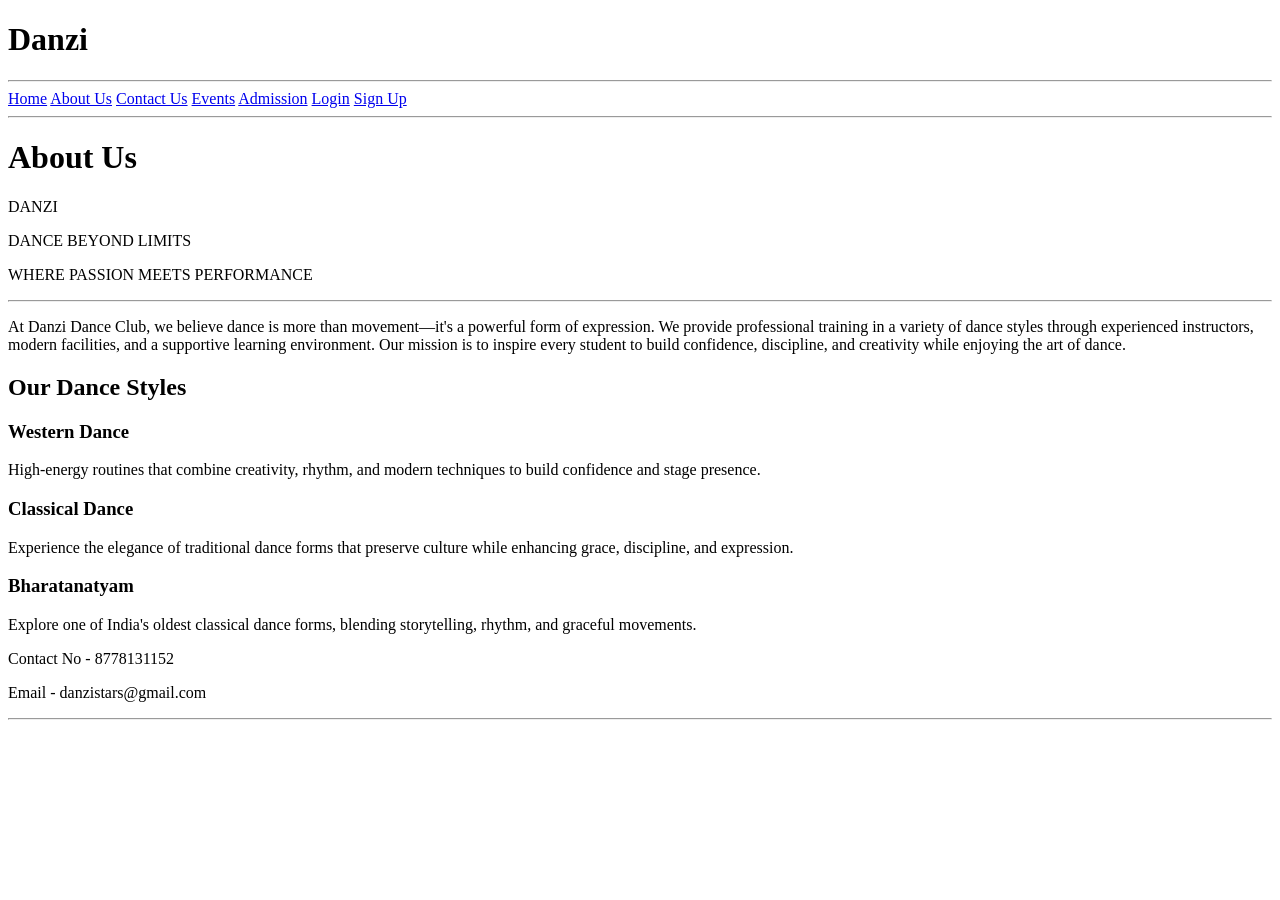
==== about.html @ 71cc7365 "Add files via upload" ====
<!DOCTYPE html>
<html lang="en">
<head>
    <meta charset="UTF-8">
    <meta name="viewport" content="width=device-width, initial-scale=1.0">
    <title>Document</title>
</head>
<body>
    <header>
        <h1>Danzi</h1>
    </header>

<hr>
<nav>
    <a href="index.html">Home</a>
    <a href="about.html">About Us</a>
    <a href="contact.html">Contact Us</a>
    <a href="events.html">Events</a>
    <a href="admission.html">Admission</a>
    <a href="login.html">Login</a>
    <a href="signup.html">Sign Up</a>
</nav>
<hr>

<h1>About Us</h1>

<p>DANZI</p>

<p>DANCE BEYOND LIMITS</p>

<p>WHERE PASSION MEETS PERFORMANCE</p>
<hr>
<p>At Danzi Dance Club, we believe dance is more than movement—it's a powerful form of expression. We provide professional training in a variety of dance styles through experienced instructors, modern facilities, and a supportive learning environment. Our mission is to inspire every student to build confidence, discipline, and creativity while enjoying the art of dance.</p>

<h2>Our Dance Styles</h2>
<h3>Western Dance</h3>
<p>High-energy routines that combine creativity, rhythm, and modern techniques to build confidence and stage presence.</p>
<h3>Classical Dance</h3>
<p>Experience the elegance of traditional dance forms that preserve culture while enhancing grace, discipline, and expression.</p>
<H3>Bharatanatyam</H3>
<P>Explore one of India's oldest classical dance forms, blending storytelling, rhythm, and graceful movements.</P>
<footer>
    <p>Contact No - 8778131152</p> <p>Email - danzistars@gmail.com</p>
</footer>
<hr>
</body>
</html>
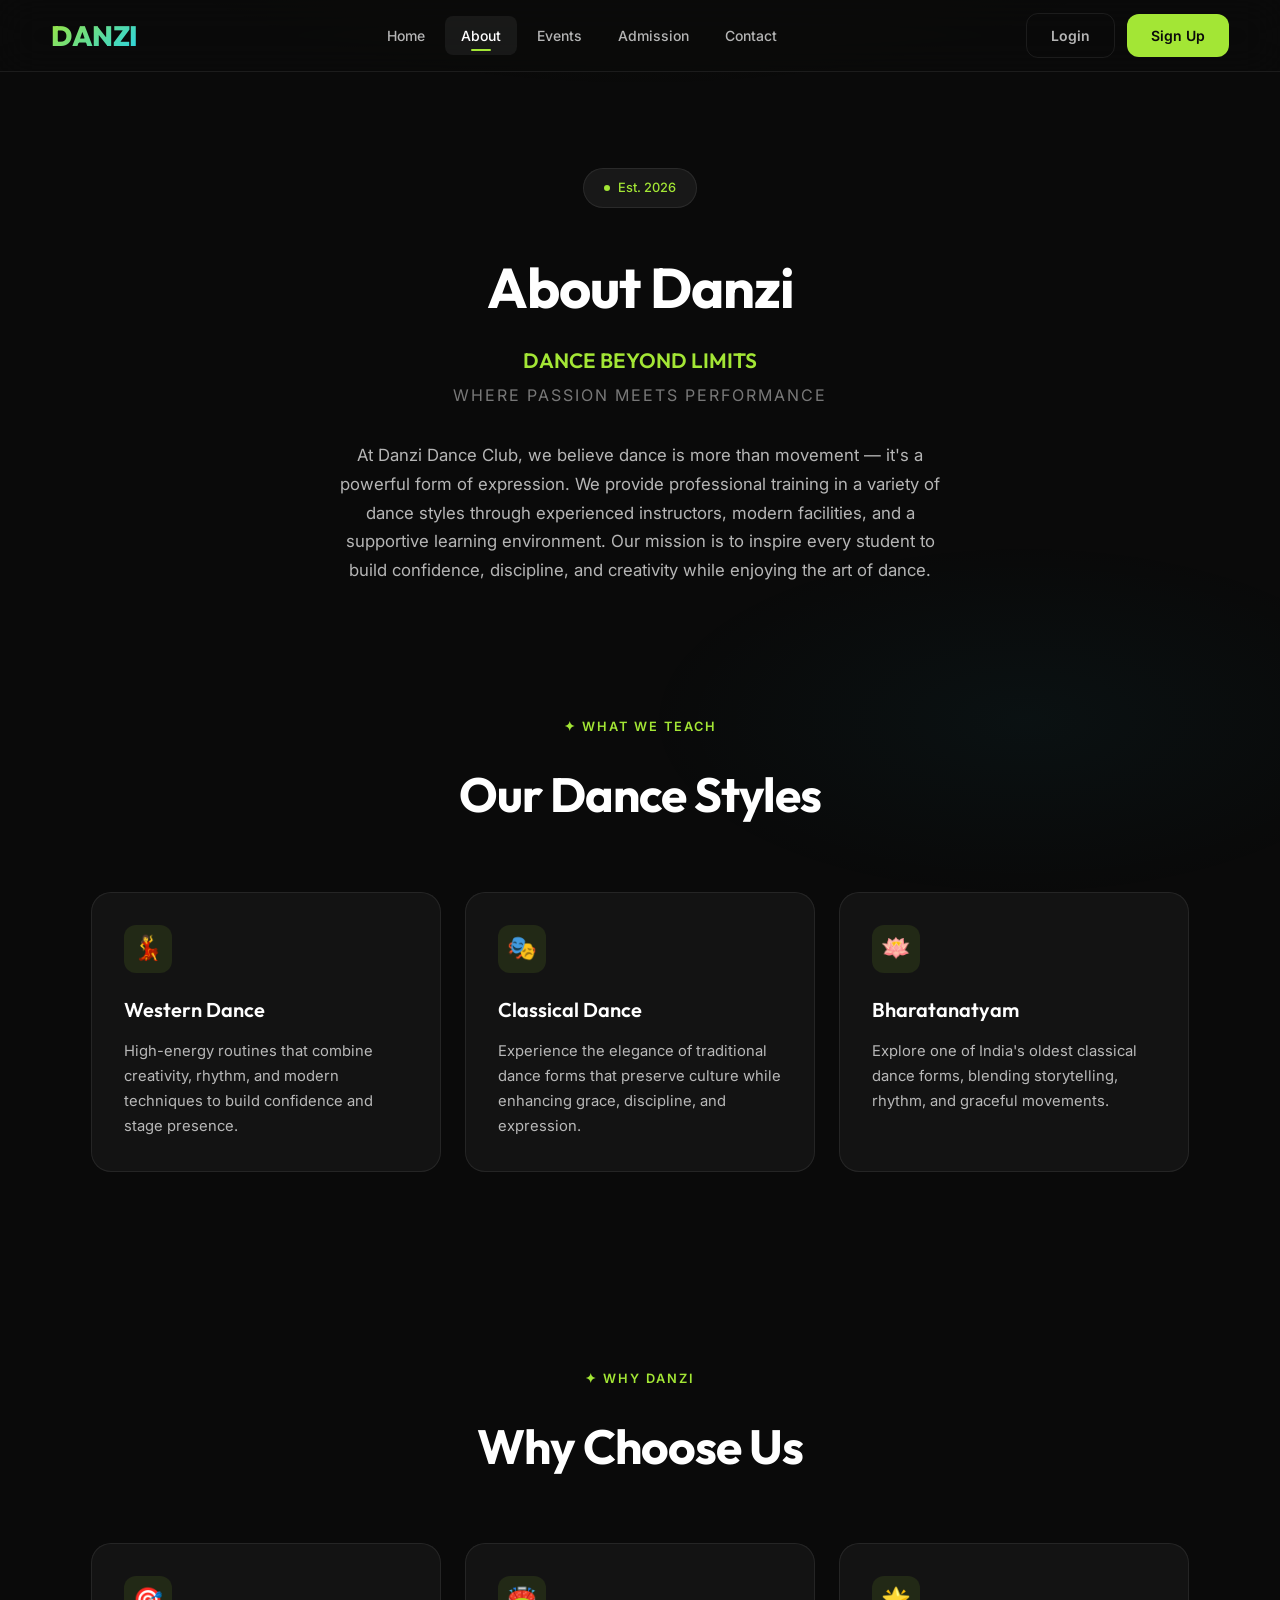
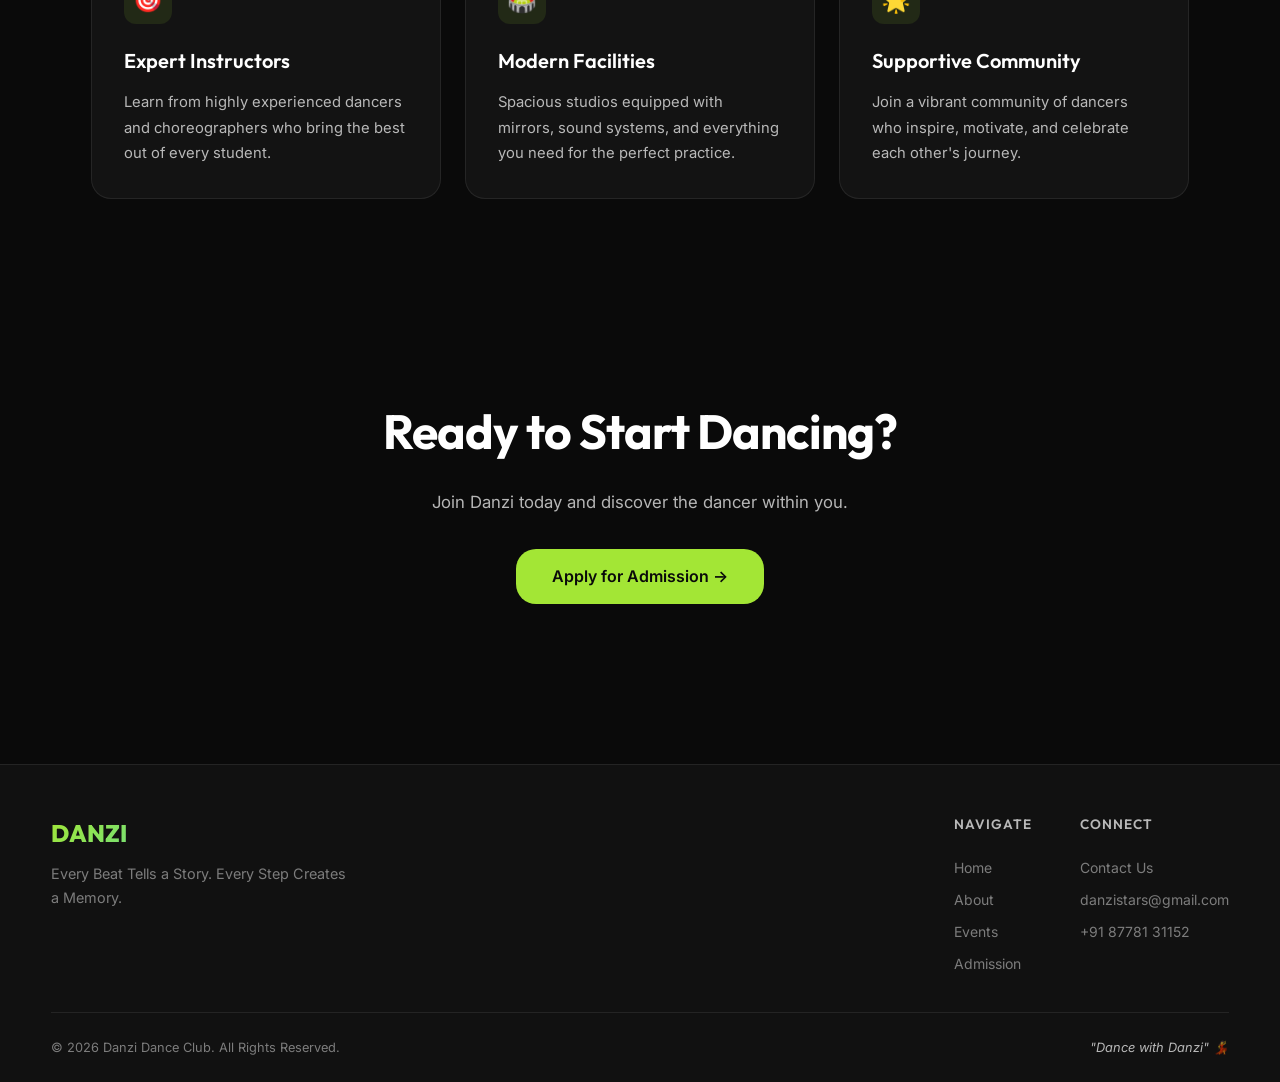
==== commit 2aac1b0f: "Add files via upload" ====
--- a/about.html
+++ b/about.html
@@ -1,47 +1,133 @@
-<!DOCTYPE html>
-<html lang="en">
-<head>
-    <meta charset="UTF-8">
-    <meta name="viewport" content="width=device-width, initial-scale=1.0">
-    <title>Document</title>
-</head>
-<body>
-    <header>
-        <h1>Danzi</h1>
-    </header>
-
-<hr>
-<nav>
-    <a href="index.html">Home</a>
-    <a href="about.html">About Us</a>
-    <a href="contact.html">Contact Us</a>
-    <a href="events.html">Events</a>
-    <a href="admission.html">Admission</a>
-    <a href="login.html">Login</a>
-    <a href="signup.html">Sign Up</a>
-</nav>
-<hr>
-
-<h1>About Us</h1>
-
-<p>DANZI</p>
-
-<p>DANCE BEYOND LIMITS</p>
-
-<p>WHERE PASSION MEETS PERFORMANCE</p>
-<hr>
-<p>At Danzi Dance Club, we believe dance is more than movement—it's a powerful form of expression. We provide professional training in a variety of dance styles through experienced instructors, modern facilities, and a supportive learning environment. Our mission is to inspire every student to build confidence, discipline, and creativity while enjoying the art of dance.</p>
-
-<h2>Our Dance Styles</h2>
-<h3>Western Dance</h3>
-<p>High-energy routines that combine creativity, rhythm, and modern techniques to build confidence and stage presence.</p>
-<h3>Classical Dance</h3>
-<p>Experience the elegance of traditional dance forms that preserve culture while enhancing grace, discipline, and expression.</p>
-<H3>Bharatanatyam</H3>
-<P>Explore one of India's oldest classical dance forms, blending storytelling, rhythm, and graceful movements.</P>
-<footer>
-    <p>Contact No - 8778131152</p> <p>Email - danzistars@gmail.com</p>
-</footer>
-<hr>
-</body>
+<!DOCTYPE html>
+<html lang="en">
+<head>
+    <meta charset="UTF-8">
+    <meta name="viewport" content="width=device-width, initial-scale=1.0">
+    <meta name="description" content="Learn about Danzi Dance Club — our mission, dance styles, and passionate community of dancers in Thoothukudi.">
+    <title>About Us – Danzi Dance Club</title>
+    <link rel="stylesheet" href="style.css">
+</head>
+<body>
+
+    <!-- Navigation -->
+    <nav class="navbar" id="navbar">
+        <a href="index.html" class="nav-brand">DANZI</a>
+        <div class="nav-links" id="navLinks">
+            <a href="index.html">Home</a>
+            <a href="about.html">About</a>
+            <a href="events.html">Events</a>
+            <a href="admission.html">Admission</a>
+            <a href="contact.html">Contact</a>
+        </div>
+        <div class="nav-cta">
+            <a href="login.html" class="btn btn-ghost">Login</a>
+            <a href="signup.html" class="btn btn-primary">Sign Up</a>
+        </div>
+        <div class="nav-toggle" id="navToggle">
+            <span></span><span></span><span></span>
+        </div>
+    </nav>
+
+    <main>
+        <!-- About Hero -->
+        <section class="section about-hero">
+            <div class="hero-badge">
+                <span class="dot"></span> Est. 2026
+            </div>
+            <h1 class="section-title" style="font-size: clamp(2.5rem, 5vw, 3.5rem); margin-bottom: 0.5rem;">About <span class="highlight">Danzi</span></h1>
+            <p class="tagline">DANCE BEYOND LIMITS</p>
+            <p class="sub-tagline">Where Passion Meets Performance</p>
+            <p class="section-desc" style="margin-bottom: 0;">At Danzi Dance Club, we believe dance is more than movement — it's a powerful form of expression. We provide professional training in a variety of dance styles through experienced instructors, modern facilities, and a supportive learning environment. Our mission is to inspire every student to build confidence, discipline, and creativity while enjoying the art of dance.</p>
+        </section>
+
+        <!-- Dance Styles -->
+        <section class="section" id="styles">
+            <div class="section-header reveal">
+                <span class="section-tag">✦ What We Teach</span>
+                <h2 class="section-title">Our Dance Styles</h2>
+            </div>
+
+            <div class="cards-grid stagger-children">
+                <div class="card">
+                    <div class="card-icon">💃</div>
+                    <h3>Western Dance</h3>
+                    <p>High-energy routines that combine creativity, rhythm, and modern techniques to build confidence and stage presence.</p>
+                </div>
+                <div class="card">
+                    <div class="card-icon">🎭</div>
+                    <h3>Classical Dance</h3>
+                    <p>Experience the elegance of traditional dance forms that preserve culture while enhancing grace, discipline, and expression.</p>
+                </div>
+                <div class="card">
+                    <div class="card-icon">🪷</div>
+                    <h3>Bharatanatyam</h3>
+                    <p>Explore one of India's oldest classical dance forms, blending storytelling, rhythm, and graceful movements.</p>
+                </div>
+            </div>
+        </section>
+
+        <!-- Why Choose Us -->
+        <section class="section reveal">
+            <div class="section-header">
+                <span class="section-tag">✦ Why Danzi</span>
+                <h2 class="section-title">Why Choose Us</h2>
+            </div>
+            <div class="cards-grid stagger-children">
+                <div class="card">
+                    <div class="card-icon">🎯</div>
+                    <h3>Expert Instructors</h3>
+                    <p>Learn from highly experienced dancers and choreographers who bring the best out of every student.</p>
+                </div>
+                <div class="card">
+                    <div class="card-icon">🏟️</div>
+                    <h3>Modern Facilities</h3>
+                    <p>Spacious studios equipped with mirrors, sound systems, and everything you need for the perfect practice.</p>
+                </div>
+                <div class="card">
+                    <div class="card-icon">🌟</div>
+                    <h3>Supportive Community</h3>
+                    <p>Join a vibrant community of dancers who inspire, motivate, and celebrate each other's journey.</p>
+                </div>
+            </div>
+        </section>
+
+        <!-- CTA -->
+        <section class="section reveal" style="text-align: center;">
+            <h2 class="section-title">Ready to Start Dancing?</h2>
+            <p class="section-desc" style="margin-bottom: 2rem;">Join Danzi today and discover the dancer within you.</p>
+            <a href="admission.html" class="btn btn-primary btn-large">Apply for Admission →</a>
+        </section>
+    </main>
+
+    <!-- Footer -->
+    <footer class="site-footer">
+        <div class="footer-content">
+            <div>
+                <div class="footer-brand">DANZI</div>
+                <p class="footer-tagline">Every Beat Tells a Story. Every Step Creates a Memory.</p>
+            </div>
+            <div class="footer-links">
+                <div class="footer-links-col">
+                    <h4>Navigate</h4>
+                    <a href="index.html">Home</a>
+                    <a href="about.html">About</a>
+                    <a href="events.html">Events</a>
+                    <a href="admission.html">Admission</a>
+                </div>
+                <div class="footer-links-col">
+                    <h4>Connect</h4>
+                    <a href="contact.html">Contact Us</a>
+                    <a href="mailto:danzistars@gmail.com">danzistars@gmail.com</a>
+                    <a href="tel:+918778131152">+91 87781 31152</a>
+                </div>
+            </div>
+        </div>
+        <div class="footer-bottom">
+            <span>&copy; 2026 Danzi Dance Club. All Rights Reserved.</span>
+            <span class="tagline-quote">"Dance with Danzi" 💃</span>
+        </div>
+    </footer>
+
+    <script src="script.js"></script>
+</body>
 </html>
--- a/style.css
+++ b/style.css
@@ -0,0 +1,1072 @@
+/* ===== Google Fonts ===== */
+@import url('https://fonts.googleapis.com/css2?family=Outfit:wght@300;400;500;600;700;800;900&family=Inter:wght@300;400;500;600;700&display=swap');
+
+/* ===== CSS Custom Properties ===== */
+:root {
+  --bg-primary: #0a0a0a;
+  --bg-secondary: #111111;
+  --bg-card: rgba(255, 255, 255, 0.04);
+  --bg-glass: rgba(255, 255, 255, 0.06);
+  --border-glass: rgba(255, 255, 255, 0.08);
+  --text-primary: #ffffff;
+  --text-secondary: rgba(255, 255, 255, 0.7);
+  --text-muted: rgba(255, 255, 255, 0.45);
+  --accent: #a3e635;
+  --accent-glow: rgba(163, 230, 53, 0.3);
+  --accent-dark: #65a30d;
+  --gradient-accent: linear-gradient(135deg, #a3e635 0%, #22d3ee 100%);
+  --gradient-hero: linear-gradient(180deg, rgba(163, 230, 53, 0.08) 0%, transparent 60%);
+  --shadow-sm: 0 2px 8px rgba(0, 0, 0, 0.3);
+  --shadow-md: 0 8px 32px rgba(0, 0, 0, 0.4);
+  --shadow-glow: 0 0 30px rgba(163, 230, 53, 0.15);
+  --radius-sm: 8px;
+  --radius-md: 12px;
+  --radius-lg: 20px;
+  --radius-xl: 28px;
+  --transition-fast: 0.2s cubic-bezier(0.4, 0, 0.2, 1);
+  --transition-smooth: 0.4s cubic-bezier(0.4, 0, 0.2, 1);
+  --transition-bounce: 0.5s cubic-bezier(0.34, 1.56, 0.64, 1);
+  --font-heading: 'Outfit', sans-serif;
+  --font-body: 'Inter', sans-serif;
+  --nav-height: 72px;
+}
+
+/* ===== Reset & Base ===== */
+*,
+*::before,
+*::after {
+  margin: 0;
+  padding: 0;
+  box-sizing: border-box;
+}
+
+html {
+  scroll-behavior: smooth;
+  scrollbar-width: thin;
+  scrollbar-color: var(--accent) var(--bg-secondary);
+}
+
+body {
+  font-family: var(--font-body);
+  background-color: var(--bg-primary);
+  color: var(--text-primary);
+  line-height: 1.7;
+  overflow-x: hidden;
+  min-height: 100vh;
+}
+
+body::before {
+  content: '';
+  position: fixed;
+  top: 0;
+  left: 0;
+  width: 100%;
+  height: 100%;
+  background:
+    radial-gradient(ellipse 80% 50% at 50% -20%, rgba(163, 230, 53, 0.07) 0%, transparent 60%),
+    radial-gradient(ellipse 60% 40% at 80% 80%, rgba(34, 211, 238, 0.04) 0%, transparent 50%);
+  pointer-events: none;
+  z-index: 0;
+}
+
+a {
+  text-decoration: none;
+  color: inherit;
+  transition: color var(--transition-fast);
+}
+
+img {
+  max-width: 100%;
+  height: auto;
+  display: block;
+}
+
+hr {
+  display: none;
+}
+
+/* ===== Scrollbar ===== */
+::-webkit-scrollbar {
+  width: 6px;
+}
+
+::-webkit-scrollbar-track {
+  background: var(--bg-secondary);
+}
+
+::-webkit-scrollbar-thumb {
+  background: var(--accent-dark);
+  border-radius: 3px;
+}
+
+/* ===== Navigation ===== */
+.navbar {
+  position: fixed;
+  top: 0;
+  left: 0;
+  width: 100%;
+  height: var(--nav-height);
+  display: flex;
+  align-items: center;
+  justify-content: space-between;
+  padding: 0 clamp(1.5rem, 4vw, 4rem);
+  background: rgba(10, 10, 10, 0.8);
+  backdrop-filter: blur(20px);
+  -webkit-backdrop-filter: blur(20px);
+  border-bottom: 1px solid var(--border-glass);
+  z-index: 1000;
+  transition: background var(--transition-smooth), box-shadow var(--transition-smooth);
+}
+
+.navbar.scrolled {
+  background: rgba(10, 10, 10, 0.95);
+  box-shadow: 0 4px 30px rgba(0, 0, 0, 0.5);
+}
+
+.nav-brand {
+  font-family: var(--font-heading);
+  font-size: 1.75rem;
+  font-weight: 800;
+  letter-spacing: -0.5px;
+  background: var(--gradient-accent);
+  -webkit-background-clip: text;
+  -webkit-text-fill-color: transparent;
+  background-clip: text;
+}
+
+.nav-links {
+  display: flex;
+  align-items: center;
+  gap: 0.25rem;
+  list-style: none;
+}
+
+.nav-links a {
+  display: inline-flex;
+  align-items: center;
+  padding: 0.5rem 1rem;
+  font-size: 0.875rem;
+  font-weight: 500;
+  color: var(--text-secondary);
+  border-radius: var(--radius-sm);
+  transition: all var(--transition-fast);
+  position: relative;
+}
+
+.nav-links a:hover,
+.nav-links a.active {
+  color: var(--text-primary);
+  background: var(--bg-glass);
+}
+
+.nav-links a.active::after {
+  content: '';
+  position: absolute;
+  bottom: 4px;
+  left: 50%;
+  transform: translateX(-50%);
+  width: 20px;
+  height: 2px;
+  background: var(--accent);
+  border-radius: 1px;
+}
+
+.nav-cta {
+  display: flex;
+  align-items: center;
+  gap: 0.75rem;
+}
+
+.btn {
+  display: inline-flex;
+  align-items: center;
+  justify-content: center;
+  gap: 0.5rem;
+  padding: 0.625rem 1.5rem;
+  font-family: var(--font-body);
+  font-size: 0.875rem;
+  font-weight: 600;
+  border: none;
+  border-radius: var(--radius-md);
+  cursor: pointer;
+  transition: all var(--transition-fast);
+  text-decoration: none;
+  white-space: nowrap;
+}
+
+.btn-ghost {
+  background: transparent;
+  color: var(--text-secondary);
+  border: 1px solid var(--border-glass);
+}
+
+.btn-ghost:hover {
+  color: var(--text-primary);
+  background: var(--bg-glass);
+  border-color: rgba(255, 255, 255, 0.15);
+}
+
+.btn-primary {
+  background: var(--accent);
+  color: #0a0a0a;
+}
+
+.btn-primary:hover {
+  background: #bef264;
+  box-shadow: var(--shadow-glow);
+  transform: translateY(-1px);
+}
+
+.btn-large {
+  padding: 0.875rem 2.25rem;
+  font-size: 1rem;
+  border-radius: var(--radius-lg);
+}
+
+.btn-outline {
+  background: transparent;
+  color: var(--accent);
+  border: 1.5px solid var(--accent);
+}
+
+.btn-outline:hover {
+  background: rgba(163, 230, 53, 0.1);
+  box-shadow: var(--shadow-glow);
+}
+
+/* Mobile menu toggle */
+.nav-toggle {
+  display: none;
+  flex-direction: column;
+  gap: 5px;
+  cursor: pointer;
+  padding: 4px;
+  z-index: 1001;
+}
+
+.nav-toggle span {
+  display: block;
+  width: 24px;
+  height: 2px;
+  background: var(--text-primary);
+  border-radius: 2px;
+  transition: all var(--transition-fast);
+}
+
+.nav-toggle.open span:nth-child(1) {
+  transform: rotate(45deg) translate(5px, 5px);
+}
+
+.nav-toggle.open span:nth-child(2) {
+  opacity: 0;
+}
+
+.nav-toggle.open span:nth-child(3) {
+  transform: rotate(-45deg) translate(5px, -5px);
+}
+
+/* ===== Main Content ===== */
+main {
+  position: relative;
+  z-index: 1;
+  padding-top: var(--nav-height);
+}
+
+.section {
+  padding: clamp(3rem, 8vw, 6rem) clamp(1.5rem, 4vw, 4rem);
+  max-width: 1200px;
+  margin: 0 auto;
+}
+
+/* ===== Hero Section ===== */
+.hero {
+  min-height: calc(100vh - var(--nav-height));
+  display: flex;
+  align-items: center;
+  justify-content: center;
+  text-align: center;
+  padding: 4rem clamp(1.5rem, 4vw, 4rem);
+  position: relative;
+  overflow: hidden;
+}
+
+.hero::before {
+  content: '';
+  position: absolute;
+  top: -50%;
+  left: 50%;
+  transform: translateX(-50%);
+  width: 800px;
+  height: 800px;
+  background: radial-gradient(circle, rgba(163, 230, 53, 0.08) 0%, transparent 70%);
+  pointer-events: none;
+  animation: heroGlow 8s ease-in-out infinite alternate;
+}
+
+@keyframes heroGlow {
+  0% {
+    transform: translateX(-50%) scale(1);
+    opacity: 0.6;
+  }
+
+  100% {
+    transform: translateX(-50%) scale(1.3);
+    opacity: 1;
+  }
+}
+
+.hero-content {
+  max-width: 800px;
+  position: relative;
+  z-index: 1;
+}
+
+.hero-badge {
+  display: inline-flex;
+  align-items: center;
+  gap: 0.5rem;
+  padding: 0.5rem 1.25rem;
+  background: var(--bg-glass);
+  border: 1px solid var(--border-glass);
+  border-radius: 100px;
+  font-size: 0.8rem;
+  font-weight: 500;
+  color: var(--accent);
+  margin-bottom: 2rem;
+  animation: fadeInUp 0.8s ease-out;
+}
+
+.hero-badge .dot {
+  width: 6px;
+  height: 6px;
+  background: var(--accent);
+  border-radius: 50%;
+  animation: pulse 2s ease-in-out infinite;
+}
+
+@keyframes pulse {
+
+  0%,
+  100% {
+    opacity: 1;
+    transform: scale(1);
+  }
+
+  50% {
+    opacity: 0.5;
+    transform: scale(0.8);
+  }
+}
+
+.hero h1 {
+  font-family: var(--font-heading);
+  font-size: clamp(2.5rem, 6vw, 4.5rem);
+  font-weight: 800;
+  line-height: 1.1;
+  letter-spacing: -1.5px;
+  margin-bottom: 1.5rem;
+  animation: fadeInUp 0.8s ease-out 0.1s both;
+}
+
+.hero h1 .highlight {
+  background: var(--gradient-accent);
+  -webkit-background-clip: text;
+  -webkit-text-fill-color: transparent;
+  background-clip: text;
+}
+
+.hero-subtitle {
+  font-size: clamp(1rem, 2vw, 1.2rem);
+  color: var(--text-secondary);
+  max-width: 600px;
+  margin: 0 auto 2.5rem;
+  animation: fadeInUp 0.8s ease-out 0.2s both;
+}
+
+.hero-actions {
+  display: flex;
+  align-items: center;
+  justify-content: center;
+  gap: 1rem;
+  flex-wrap: wrap;
+  animation: fadeInUp 0.8s ease-out 0.3s both;
+}
+
+.hero-image {
+  margin-top: 3rem;
+  animation: fadeInUp 0.8s ease-out 0.4s both;
+}
+
+.hero-image img {
+  max-width: 480px;
+  margin: 0 auto;
+  border-radius: var(--radius-xl);
+  border: 1px solid var(--border-glass);
+  box-shadow: var(--shadow-md);
+}
+
+@keyframes fadeInUp {
+  from {
+    opacity: 0;
+    transform: translateY(30px);
+  }
+
+  to {
+    opacity: 1;
+    transform: translateY(0);
+  }
+}
+
+/* ===== Section Headers ===== */
+.section-header {
+  text-align: center;
+  margin-bottom: 3.5rem;
+}
+
+.section-tag {
+  display: inline-flex;
+  align-items: center;
+  gap: 0.5rem;
+  font-size: 0.8rem;
+  font-weight: 600;
+  color: var(--accent);
+  text-transform: uppercase;
+  letter-spacing: 2px;
+  margin-bottom: 1rem;
+}
+
+.section-title {
+  font-family: var(--font-heading);
+  font-size: clamp(2rem, 4vw, 3rem);
+  font-weight: 700;
+  letter-spacing: -1px;
+  margin-bottom: 1rem;
+}
+
+.section-desc {
+  font-size: 1.05rem;
+  color: var(--text-secondary);
+  max-width: 600px;
+  margin: 0 auto;
+}
+
+/* ===== Cards Grid ===== */
+.cards-grid {
+  display: grid;
+  grid-template-columns: repeat(auto-fit, minmax(300px, 1fr));
+  gap: 1.5rem;
+}
+
+.card {
+  background: var(--bg-card);
+  border: 1px solid var(--border-glass);
+  border-radius: var(--radius-lg);
+  padding: 2rem;
+  transition: all var(--transition-smooth);
+  position: relative;
+  overflow: hidden;
+}
+
+.card::before {
+  content: '';
+  position: absolute;
+  top: 0;
+  left: 0;
+  width: 100%;
+  height: 2px;
+  background: var(--gradient-accent);
+  opacity: 0;
+  transition: opacity var(--transition-smooth);
+}
+
+.card:hover {
+  background: var(--bg-glass);
+  border-color: rgba(255, 255, 255, 0.12);
+  transform: translateY(-4px);
+  box-shadow: var(--shadow-md);
+}
+
+.card:hover::before {
+  opacity: 1;
+}
+
+.card-icon {
+  width: 48px;
+  height: 48px;
+  display: flex;
+  align-items: center;
+  justify-content: center;
+  background: rgba(163, 230, 53, 0.1);
+  border-radius: var(--radius-md);
+  font-size: 1.5rem;
+  margin-bottom: 1.25rem;
+}
+
+.card h3 {
+  font-family: var(--font-heading);
+  font-size: 1.25rem;
+  font-weight: 600;
+  margin-bottom: 0.75rem;
+}
+
+.card p {
+  font-size: 0.925rem;
+  color: var(--text-secondary);
+  line-height: 1.7;
+}
+
+/* ===== Events ===== */
+.event-card {
+  display: flex;
+  align-items: flex-start;
+  gap: 1.5rem;
+  background: var(--bg-card);
+  border: 1px solid var(--border-glass);
+  border-radius: var(--radius-lg);
+  padding: 1.75rem;
+  transition: all var(--transition-smooth);
+  margin-bottom: 1rem;
+}
+
+.event-card:hover {
+  background: var(--bg-glass);
+  border-color: rgba(255, 255, 255, 0.12);
+  transform: translateX(6px);
+}
+
+.event-date {
+  flex-shrink: 0;
+  width: 64px;
+  height: 72px;
+  display: flex;
+  flex-direction: column;
+  align-items: center;
+  justify-content: center;
+  background: rgba(163, 230, 53, 0.1);
+  border: 1px solid rgba(163, 230, 53, 0.2);
+  border-radius: var(--radius-md);
+}
+
+.event-date .day {
+  font-family: var(--font-heading);
+  font-size: 1.5rem;
+  font-weight: 700;
+  color: var(--accent);
+  line-height: 1;
+}
+
+.event-date .month {
+  font-size: 0.7rem;
+  font-weight: 600;
+  text-transform: uppercase;
+  letter-spacing: 1px;
+  color: var(--text-secondary);
+}
+
+.event-info h3 {
+  font-family: var(--font-heading);
+  font-size: 1.15rem;
+  font-weight: 600;
+  margin-bottom: 0.5rem;
+}
+
+.event-meta {
+  display: flex;
+  flex-wrap: wrap;
+  gap: 1rem;
+  font-size: 0.85rem;
+  color: var(--text-muted);
+}
+
+.event-meta span {
+  display: inline-flex;
+  align-items: center;
+  gap: 0.35rem;
+}
+
+/* ===== Workshop Tags ===== */
+.workshop-tags {
+  display: flex;
+  flex-wrap: wrap;
+  gap: 0.75rem;
+  margin-top: 2rem;
+}
+
+.workshop-tag {
+  padding: 0.625rem 1.25rem;
+  background: var(--bg-glass);
+  border: 1px solid var(--border-glass);
+  border-radius: 100px;
+  font-size: 0.85rem;
+  font-weight: 500;
+  color: var(--text-secondary);
+  transition: all var(--transition-fast);
+}
+
+.workshop-tag:hover {
+  color: var(--accent);
+  border-color: rgba(163, 230, 53, 0.3);
+  background: rgba(163, 230, 53, 0.06);
+}
+
+/* ===== Contact Info ===== */
+.contact-grid {
+  display: grid;
+  grid-template-columns: repeat(auto-fit, minmax(280px, 1fr));
+  gap: 2rem;
+}
+
+.contact-info-card {
+  background: var(--bg-card);
+  border: 1px solid var(--border-glass);
+  border-radius: var(--radius-lg);
+  padding: 2rem;
+}
+
+.contact-info-card h3 {
+  font-family: var(--font-heading);
+  font-size: 1.1rem;
+  font-weight: 600;
+  margin-bottom: 1.25rem;
+  color: var(--accent);
+}
+
+.contact-item {
+  display: flex;
+  align-items: flex-start;
+  gap: 0.75rem;
+  margin-bottom: 1rem;
+  font-size: 0.925rem;
+  color: var(--text-secondary);
+}
+
+.contact-item .icon {
+  font-size: 1.1rem;
+  flex-shrink: 0;
+  margin-top: 2px;
+}
+
+.contact-item strong {
+  color: var(--text-primary);
+  font-weight: 500;
+}
+
+.hours-list {
+  list-style: none;
+}
+
+.hours-list li {
+  display: flex;
+  justify-content: space-between;
+  padding: 0.5rem 0;
+  border-bottom: 1px solid var(--border-glass);
+  font-size: 0.9rem;
+  color: var(--text-secondary);
+}
+
+.hours-list li:last-child {
+  border-bottom: none;
+}
+
+.hours-list li .day-name {
+  font-weight: 500;
+  color: var(--text-primary);
+}
+
+.hours-list li .closed {
+  color: #ef4444;
+}
+
+/* ===== Forms ===== */
+.form-container {
+  max-width: 600px;
+  margin: 0 auto;
+}
+
+.form-card {
+  background: var(--bg-card);
+  border: 1px solid var(--border-glass);
+  border-radius: var(--radius-xl);
+  padding: clamp(2rem, 4vw, 3rem);
+}
+
+.form-group {
+  margin-bottom: 1.5rem;
+}
+
+.form-group label {
+  display: block;
+  font-size: 0.85rem;
+  font-weight: 500;
+  color: var(--text-secondary);
+  margin-bottom: 0.5rem;
+}
+
+.form-group input,
+.form-group select,
+.form-group textarea {
+  width: 100%;
+  padding: 0.75rem 1rem;
+  background: rgba(255, 255, 255, 0.04);
+  border: 1px solid var(--border-glass);
+  border-radius: var(--radius-sm);
+  color: var(--text-primary);
+  font-family: var(--font-body);
+  font-size: 0.95rem;
+  transition: all var(--transition-fast);
+  outline: none;
+}
+
+.form-group input:focus,
+.form-group select:focus,
+.form-group textarea:focus {
+  border-color: var(--accent);
+  box-shadow: 0 0 0 3px var(--accent-glow);
+  background: rgba(255, 255, 255, 0.06);
+}
+
+.form-group input::placeholder,
+.form-group textarea::placeholder {
+  color: var(--text-muted);
+}
+
+.form-group select option {
+  background: var(--bg-secondary);
+  color: var(--text-primary);
+}
+
+.form-row {
+  display: grid;
+  grid-template-columns: 1fr 1fr;
+  gap: 1rem;
+}
+
+.radio-group {
+  display: flex;
+  gap: 1.5rem;
+  margin-top: 0.5rem;
+}
+
+.radio-group label {
+  display: inline-flex;
+  align-items: center;
+  gap: 0.5rem;
+  cursor: pointer;
+  font-size: 0.95rem;
+  color: var(--text-secondary);
+}
+
+.radio-group input[type="radio"] {
+  width: 18px;
+  height: 18px;
+  accent-color: var(--accent);
+}
+
+.form-actions {
+  display: flex;
+  gap: 1rem;
+  margin-top: 2rem;
+}
+
+/* ===== Auth Pages (Login / Signup) ===== */
+.auth-page {
+  min-height: 100vh;
+  display: flex;
+  align-items: center;
+  justify-content: center;
+  padding: 2rem;
+  position: relative;
+}
+
+.auth-page::before {
+  content: '';
+  position: absolute;
+  top: 20%;
+  left: 50%;
+  transform: translateX(-50%);
+  width: 600px;
+  height: 600px;
+  background: radial-gradient(circle, rgba(163, 230, 53, 0.06) 0%, transparent 70%);
+  pointer-events: none;
+}
+
+.auth-card {
+  width: 100%;
+  max-width: 420px;
+  background: var(--bg-card);
+  border: 1px solid var(--border-glass);
+  border-radius: var(--radius-xl);
+  padding: 2.5rem;
+  text-align: center;
+  position: relative;
+  z-index: 1;
+  animation: fadeInUp 0.6s ease-out;
+}
+
+.auth-card .auth-brand {
+  font-family: var(--font-heading);
+  font-size: 2rem;
+  font-weight: 800;
+  background: var(--gradient-accent);
+  -webkit-background-clip: text;
+  -webkit-text-fill-color: transparent;
+  background-clip: text;
+  margin-bottom: 0.5rem;
+}
+
+.auth-card h2 {
+  font-family: var(--font-heading);
+  font-size: 1.5rem;
+  font-weight: 600;
+  margin-bottom: 2rem;
+}
+
+.auth-card .form-group {
+  text-align: left;
+}
+
+.auth-card .form-group input {
+  text-align: left;
+}
+
+.auth-card .btn-primary {
+  width: 100%;
+  margin-top: 0.5rem;
+}
+
+.auth-footer {
+  margin-top: 1.5rem;
+  font-size: 0.9rem;
+  color: var(--text-muted);
+}
+
+.auth-footer a {
+  color: var(--accent);
+  font-weight: 500;
+}
+
+.auth-footer a:hover {
+  text-decoration: underline;
+}
+
+/* ===== Footer ===== */
+.site-footer {
+  background: var(--bg-secondary);
+  border-top: 1px solid var(--border-glass);
+  padding: 3rem clamp(1.5rem, 4vw, 4rem) 1.5rem;
+  margin-top: 4rem;
+}
+
+.footer-content {
+  max-width: 1200px;
+  margin: 0 auto;
+  display: flex;
+  flex-wrap: wrap;
+  justify-content: space-between;
+  align-items: flex-start;
+  gap: 2rem;
+  margin-bottom: 2rem;
+}
+
+.footer-brand {
+  font-family: var(--font-heading);
+  font-size: 1.5rem;
+  font-weight: 800;
+  background: var(--gradient-accent);
+  -webkit-background-clip: text;
+  -webkit-text-fill-color: transparent;
+  background-clip: text;
+  margin-bottom: 0.5rem;
+}
+
+.footer-tagline {
+  font-size: 0.9rem;
+  color: var(--text-muted);
+  max-width: 300px;
+}
+
+.footer-links {
+  display: flex;
+  gap: 3rem;
+}
+
+.footer-links-col h4 {
+  font-family: var(--font-heading);
+  font-size: 0.85rem;
+  font-weight: 600;
+  text-transform: uppercase;
+  letter-spacing: 1px;
+  color: var(--text-secondary);
+  margin-bottom: 1rem;
+}
+
+.footer-links-col a {
+  display: block;
+  font-size: 0.875rem;
+  color: var(--text-muted);
+  padding: 0.25rem 0;
+  transition: color var(--transition-fast);
+}
+
+.footer-links-col a:hover {
+  color: var(--accent);
+}
+
+.footer-bottom {
+  max-width: 1200px;
+  margin: 0 auto;
+  padding-top: 1.5rem;
+  border-top: 1px solid var(--border-glass);
+  display: flex;
+  justify-content: space-between;
+  align-items: center;
+  font-size: 0.8rem;
+  color: var(--text-muted);
+}
+
+.footer-bottom .tagline-quote {
+  font-style: italic;
+  color: var(--text-secondary);
+}
+
+/* ===== Scroll Reveal Animation ===== */
+.reveal {
+  opacity: 0;
+  transform: translateY(40px);
+  transition: opacity 0.7s ease-out, transform 0.7s ease-out;
+}
+
+.reveal.visible {
+  opacity: 1;
+  transform: translateY(0);
+}
+
+/* Stagger children */
+.stagger-children>* {
+  opacity: 0;
+  transform: translateY(20px);
+  transition: opacity 0.5s ease-out, transform 0.5s ease-out;
+}
+
+.stagger-children.visible>*:nth-child(1) {
+  transition-delay: 0s;
+}
+
+.stagger-children.visible>*:nth-child(2) {
+  transition-delay: 0.1s;
+}
+
+.stagger-children.visible>*:nth-child(3) {
+  transition-delay: 0.2s;
+}
+
+.stagger-children.visible>*:nth-child(4) {
+  transition-delay: 0.3s;
+}
+
+.stagger-children.visible>*:nth-child(5) {
+  transition-delay: 0.4s;
+}
+
+.stagger-children.visible>*:nth-child(6) {
+  transition-delay: 0.5s;
+}
+
+.stagger-children.visible>* {
+  opacity: 1;
+  transform: translateY(0);
+}
+
+/* ===== About Page Specifics ===== */
+.about-hero {
+  text-align: center;
+  padding-bottom: 2rem;
+}
+
+.about-hero .tagline {
+  font-family: var(--font-heading);
+  font-size: 1.3rem;
+  font-weight: 600;
+  color: var(--accent);
+  margin-bottom: 0.25rem;
+}
+
+.about-hero .sub-tagline {
+  font-size: 1rem;
+  color: var(--text-muted);
+  letter-spacing: 2px;
+  text-transform: uppercase;
+  margin-bottom: 2rem;
+}
+
+/* ===== Responsive ===== */
+@media (max-width: 768px) {
+  .nav-links {
+    position: fixed;
+    top: 0;
+    right: -100%;
+    width: 280px;
+    height: 100vh;
+    flex-direction: column;
+    align-items: flex-start;
+    padding: calc(var(--nav-height) + 2rem) 2rem 2rem;
+    background: rgba(17, 17, 17, 0.98);
+    backdrop-filter: blur(20px);
+    border-left: 1px solid var(--border-glass);
+    transition: right var(--transition-smooth);
+    gap: 0.25rem;
+  }
+
+  .nav-links.open {
+    right: 0;
+  }
+
+  .nav-links a {
+    width: 100%;
+    padding: 0.75rem 1rem;
+  }
+
+  .nav-cta {
+    display: none;
+  }
+
+  .nav-toggle {
+    display: flex;
+  }
+
+  .form-row {
+    grid-template-columns: 1fr;
+  }
+
+  .footer-content {
+    flex-direction: column;
+  }
+
+  .footer-links {
+    flex-direction: column;
+    gap: 1.5rem;
+  }
+
+  .footer-bottom {
+    flex-direction: column;
+    gap: 0.5rem;
+    text-align: center;
+  }
+
+  .event-card {
+    flex-direction: column;
+  }
+
+  .contact-grid {
+    grid-template-columns: 1fr;
+  }
+
+  .hero-actions {
+    flex-direction: column;
+    width: 100%;
+  }
+
+  .hero-actions .btn {
+    width: 100%;
+  }
+}
